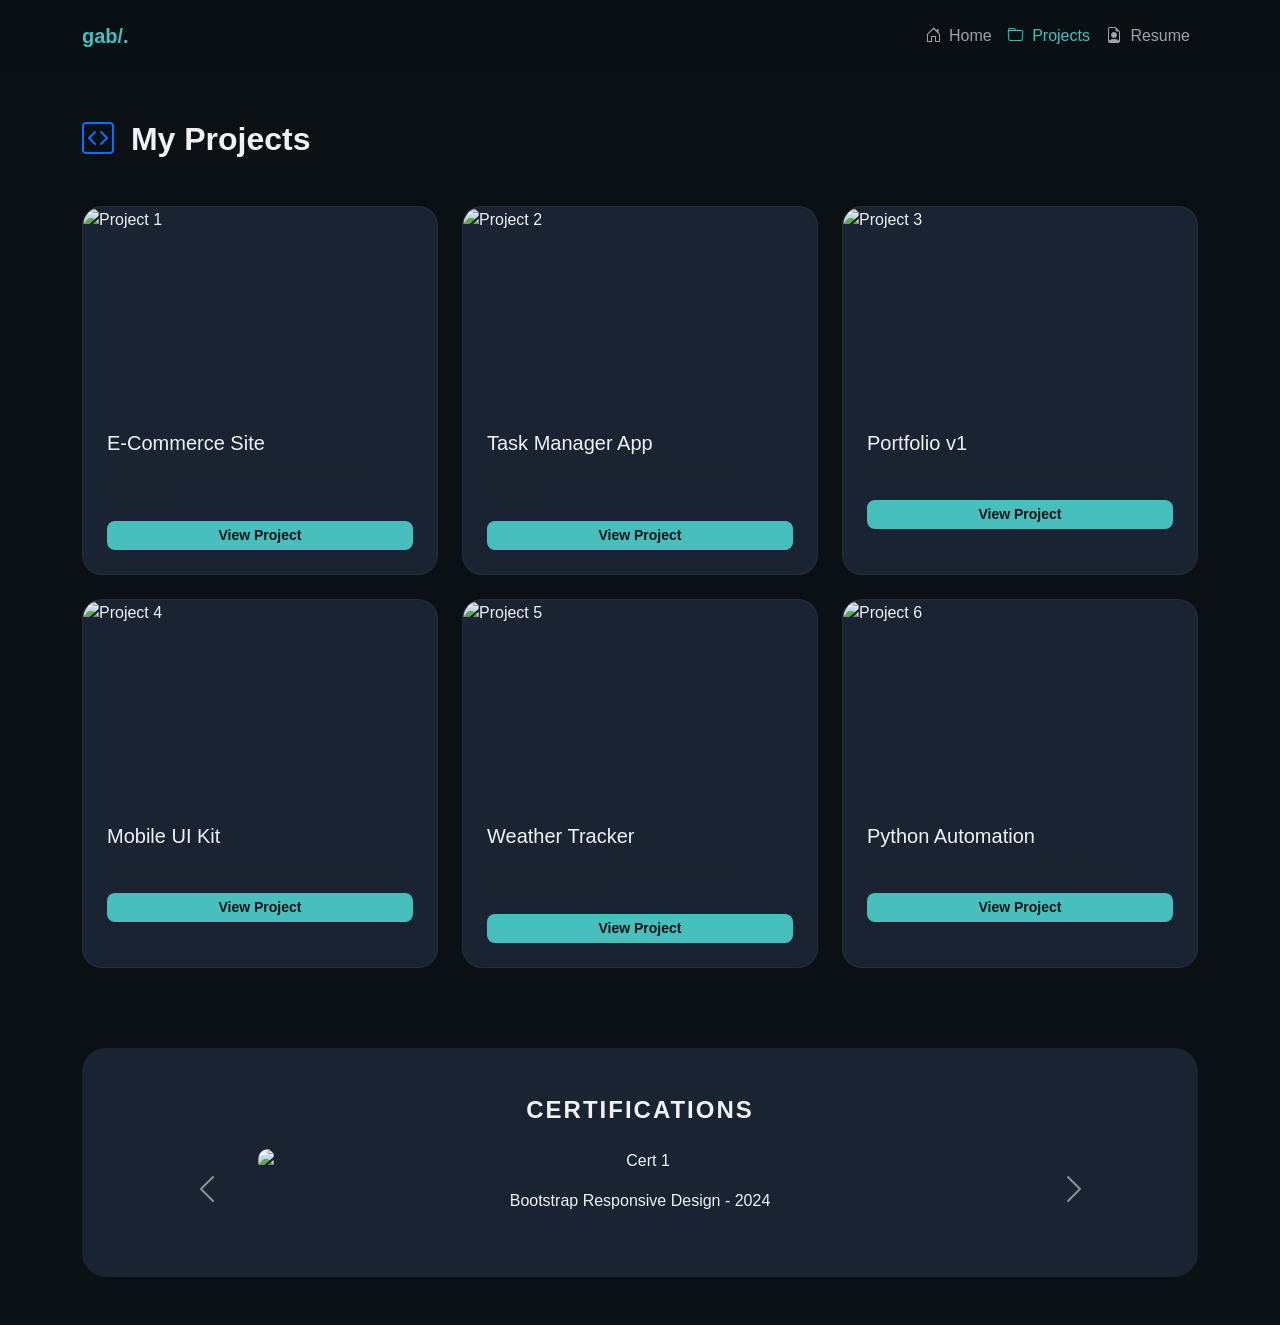
==== project.html @ bb220c7f "still need to clean up and add contents" ====
<!DOCTYPE html>
<html lang="en">
<head>
    <meta charset="UTF-8">
    <meta name="viewport" content="width=device-width, initial-scale=1.0">
    <title>Gabriel | Projects</title>
    <link href="https://cdn.jsdelivr.net/npm/bootstrap@5.3.0/dist/css/bootstrap.min.css" rel="stylesheet">
    <link rel="stylesheet" href="https://cdn.jsdelivr.net/npm/bootstrap-icons@1.11.1/font/bootstrap-icons.css">
    <style>
        :root {
            --bg-primary: #0B1015;           
            --card-bg: #1A2332;              
            --card-bg-hover: #243242;        
            --text-primary: #F0F2F5;         
            --text-muted: #9CA3AF;           
            --accent-primary: #47BFBD;       
        }

        body { background-color: var(--bg-primary); color: var(--text-primary); font-family: 'Segoe UI', sans-serif; }
        
        .navbar { background-color: rgba(11, 16, 21, 0.95); backdrop-filter: blur(10px); }
        .navbar-brand { font-weight: 800; color: var(--accent-primary) !important; }
        .nav-link { color: var(--text-muted) !important; }
        .nav-link.active { color: var(--accent-primary) !important; }

        /* Project Card Styling */
        .project-card {
            background-color: var(--card-bg);
            border-radius: 20px;
            overflow: hidden;
            border: 1px solid rgba(255,255,255,0.05);
            transition: 0.3s ease;
            height: 100%;
        }
        .project-card:hover {
            transform: translateY(-10px);
            background-color: var(--card-bg-hover);
        }
        
        /* Fixed aspect ratio for project images */
        .project-img-container {
            width: 100%;
            height: 200px;
            overflow: hidden;
        }
        .project-img-container img {
            width: 100%;
            height: 100%;
            object-fit: cover; /* Keeps image centered and fixed size */
        }

        .project-body { padding: 1.5rem; }
        .btn-view {
            background-color: var(--accent-primary);
            color: #0B1015;
            font-weight: 600;
            border-radius: 8px;
            border: none;
        }

        /* Carousel Styling */
        .cert-carousel {
            background-color: var(--card-bg);
            border-radius: 24px;
            padding: 3rem;
            margin-top: 5rem;
        }
        .carousel-item img {
            max-height: 400px;
            object-fit: contain;
            border-radius: 10px;
        }
    </style>
</head>
<body>

    <nav class="navbar navbar-expand-lg sticky-top navbar-dark py-3">
        <div class="container">
            <a class="navbar-brand" href="index.html">gab/.</a>
            <button class="navbar-toggler" type="button" data-bs-toggle="collapse" data-bs-target="#navbarNav">
                <span class="navbar-toggler-icon"></span>
            </button>
            <div class="collapse navbar-collapse justify-content-end" id="navbarNav">
                <ul class="navbar-nav">
                    <li class="nav-item"><a class="nav-link" href="index.html"><i class="bi bi-house-door me-1"></i> Home</a></li>
                    <li class="nav-item"><a class="nav-link active" href="project.html"><i class="bi bi-folder me-1"></i> Projects</a></li>
                    <li class="nav-item"><a class="nav-link" href="your-resume.pdf" download><i class="bi bi-file-earmark-person me-1"></i> Resume</a></li>
                </ul>
            </div>
        </div>
    </nav>

    <div class="container my-5">
        <h2 class="mb-5 fw-bold"><i class="bi bi-code-square me-2 text-primary"></i> My Projects</h2>
        
        <div class="row g-4">
            <!-- Loop this block for 6 projects -->
            <div class="col-md-4">
                <div class="project-card">
                    <div class="project-img-container">
                        <img src="https://images.unsplash.com/photo-1517694712202-14dd9538aa97" alt="Project 1">
                    </div>
                    <div class="project-body">
                        <h5>E-Commerce Site</h5>
                        <p class="small text-muted">A fully functional shop built with React and Bootstrap.</p>
                        <button class="btn btn-view btn-sm w-100">View Project</button>
                    </div>
                </div>
            </div>

            <div class="col-md-4">
                <div class="project-card">
                    <div class="project-img-container">
                        <img src="https://images.unsplash.com/photo-1555066931-4365d14bab8c" alt="Project 2">
                    </div>
                    <div class="project-body">
                        <h5>Task Manager App</h5>
                        <p class="small text-muted">A CRUD application for daily productivity tracking.</p>
                        <button class="btn btn-view btn-sm w-100">View Project</button>
                    </div>
                </div>
            </div>

            <div class="col-md-4">
                <div class="project-card">
                    <div class="project-img-container">
                        <img src="https://images.unsplash.com/photo-1460925895917-afdab827c52f" alt="Project 3">
                    </div>
                    <div class="project-body">
                        <h5>Portfolio v1</h5>
                        <p class="small text-muted">My very first portfolio website using HTML/CSS.</p>
                        <button class="btn btn-view btn-sm w-100">View Project</button>
                    </div>
                </div>
            </div>

            <!-- Row 2 -->
            <div class="col-md-4">
                <div class="project-card">
                    <div class="project-img-container">
                        <img src="https://images.unsplash.com/photo-1551650975-87deedd944c3" alt="Project 4">
                    </div>
                    <div class="project-body">
                        <h5>Mobile UI Kit</h5>
                        <p class="small text-muted">A collection of mobile app designs using Figma.</p>
                        <button class="btn btn-view btn-sm w-100">View Project</button>
                    </div>
                </div>
            </div>

            <div class="col-md-4">
                <div class="project-card">
                    <div class="project-img-container">
                        <img src="https://images.unsplash.com/photo-1498050108023-c5249f4df085" alt="Project 5">
                    </div>
                    <div class="project-body">
                        <h5>Weather Tracker</h5>
                        <p class="small text-muted">Real-time weather data fetching using OpenWeather API.</p>
                        <button class="btn btn-view btn-sm w-100">View Project</button>
                    </div>
                </div>
            </div>

            <div class="col-md-4">
                <div class="project-card">
                    <div class="project-img-container">
                        <img src="https://images.unsplash.com/photo-1526374965328-7f61d4dc18c5" alt="Project 6">
                    </div>
                    <div class="project-body">
                        <h5>Python Automation</h5>
                        <p class="small text-muted">Scripts to automate boring daily office tasks.</p>
                        <button class="btn btn-view btn-sm w-100">View Project</button>
                    </div>
                </div>
            </div>
        </div>

        <!-- Certification Carousel -->
        <div class="cert-carousel">
            <h4 class="text-center mb-4 fw-bold text-uppercase" style="letter-spacing: 2px;">Certifications</h4>
            <div id="certSlider" class="carousel slide" data-bs-ride="carousel">
                <div class="carousel-inner text-center">
                    <div class="carousel-item active">
                        <img src="https://via.placeholder.com/600x400?text=Bootstrap+Certification" class="d-block mx-auto w-75" alt="Cert 1">
                        <div class="mt-3"><p>Bootstrap Responsive Design - 2024</p></div>
                    </div>
                    <div class="carousel-item">
                        <img src="https://via.placeholder.com/600x400?text=JavaScript+Certification" class="d-block mx-auto w-75" alt="Cert 2">
                        <div class="mt-3"><p>Modern JavaScript ES6 - 2024</p></div>
                    </div>
                </div>
                <button class="carousel-control-prev" type="button" data-bs-target="#certSlider" data-bs-slide="prev">
                    <span class="carousel-control-prev-icon"></span>
                </button>
                <button class="carousel-control-next" type="button" data-bs-target="#certSlider" data-bs-slide="next">
                    <span class="carousel-control-next-icon"></span>
                </button>
            </div>
        </div>
    </div>

    <script src="https://cdn.jsdelivr.net/npm/bootstrap@5.3.0/dist/js/bootstrap.bundle.min.js"></script>
</body>
</html>
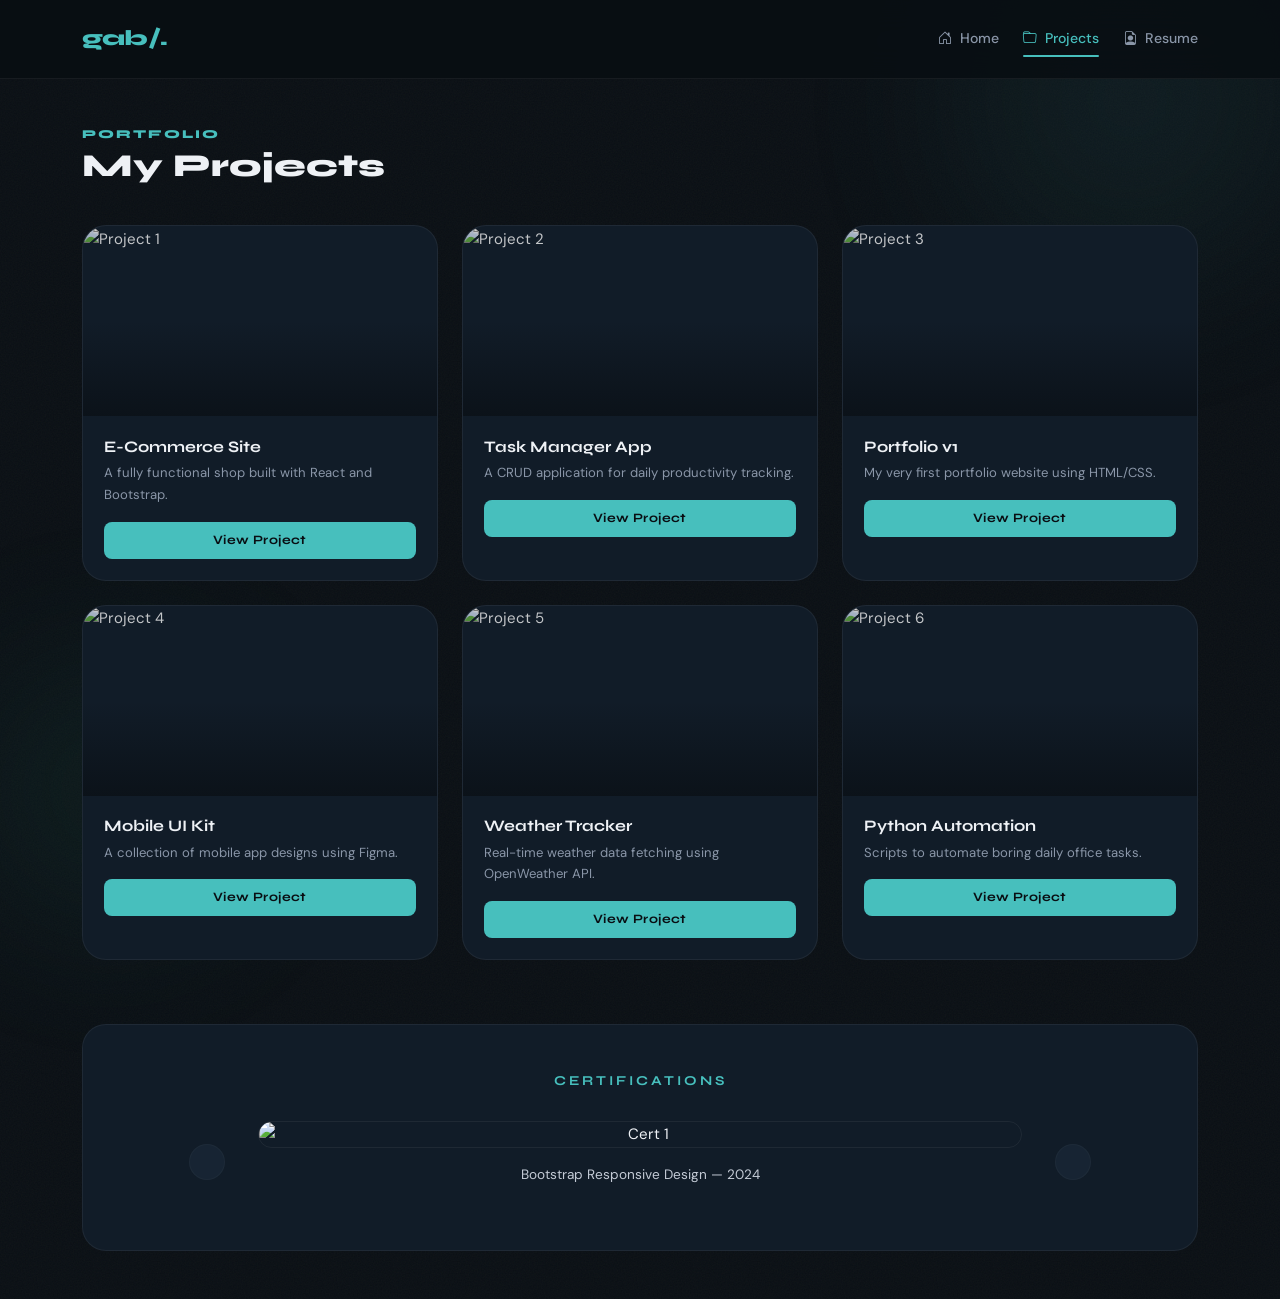
==== commit d39489c5: "not done" ====
--- a/project.html
+++ b/project.html
@@ -6,75 +6,16 @@
     <title>Gabriel | Projects</title>
     <link href="https://cdn.jsdelivr.net/npm/bootstrap@5.3.0/dist/css/bootstrap.min.css" rel="stylesheet">
     <link rel="stylesheet" href="https://cdn.jsdelivr.net/npm/bootstrap-icons@1.11.1/font/bootstrap-icons.css">
-    <style>
-        :root {
-            --bg-primary: #0B1015;           
-            --card-bg: #1A2332;              
-            --card-bg-hover: #243242;        
-            --text-primary: #F0F2F5;         
-            --text-muted: #9CA3AF;           
-            --accent-primary: #47BFBD;       
-        }
-
-        body { background-color: var(--bg-primary); color: var(--text-primary); font-family: 'Segoe UI', sans-serif; }
-        
-        .navbar { background-color: rgba(11, 16, 21, 0.95); backdrop-filter: blur(10px); }
-        .navbar-brand { font-weight: 800; color: var(--accent-primary) !important; }
-        .nav-link { color: var(--text-muted) !important; }
-        .nav-link.active { color: var(--accent-primary) !important; }
-
-        /* Project Card Styling */
-        .project-card {
-            background-color: var(--card-bg);
-            border-radius: 20px;
-            overflow: hidden;
-            border: 1px solid rgba(255,255,255,0.05);
-            transition: 0.3s ease;
-            height: 100%;
-        }
-        .project-card:hover {
-            transform: translateY(-10px);
-            background-color: var(--card-bg-hover);
-        }
-        
-        /* Fixed aspect ratio for project images */
-        .project-img-container {
-            width: 100%;
-            height: 200px;
-            overflow: hidden;
-        }
-        .project-img-container img {
-            width: 100%;
-            height: 100%;
-            object-fit: cover; /* Keeps image centered and fixed size */
-        }
-
-        .project-body { padding: 1.5rem; }
-        .btn-view {
-            background-color: var(--accent-primary);
-            color: #0B1015;
-            font-weight: 600;
-            border-radius: 8px;
-            border: none;
-        }
-
-        /* Carousel Styling */
-        .cert-carousel {
-            background-color: var(--card-bg);
-            border-radius: 24px;
-            padding: 3rem;
-            margin-top: 5rem;
-        }
-        .carousel-item img {
-            max-height: 400px;
-            object-fit: contain;
-            border-radius: 10px;
-        }
-    </style>
+    <link rel="stylesheet" href="style.css">
 </head>
 <body>
 
-    <nav class="navbar navbar-expand-lg sticky-top navbar-dark py-3">
+    <!-- Background atmosphere orbs -->
+    <div class="bg-orb bg-orb-1"></div>
+    <div class="bg-orb bg-orb-2"></div>
+
+    <!-- Navbar -->
+    <nav class="navbar navbar-expand-lg navbar-dark py-3">
         <div class="container">
             <a class="navbar-brand" href="index.html">gab/.</a>
             <button class="navbar-toggler" type="button" data-bs-toggle="collapse" data-bs-target="#navbarNav">
@@ -84,17 +25,19 @@
                 <ul class="navbar-nav">
                     <li class="nav-item"><a class="nav-link" href="index.html"><i class="bi bi-house-door me-1"></i> Home</a></li>
                     <li class="nav-item"><a class="nav-link active" href="project.html"><i class="bi bi-folder me-1"></i> Projects</a></li>
-                    <li class="nav-item"><a class="nav-link" href="your-resume.pdf" download><i class="bi bi-file-earmark-person me-1"></i> Resume</a></li>
+                    <li class="nav-item"><a class="nav-link" href="Resume.pdf" target="_blank" rel="noopener"><i class="bi bi-file-earmark-person me-1"></i> Resume</a></li>
                 </ul>
             </div>
         </div>
     </nav>
 
     <div class="container my-5">
-        <h2 class="mb-5 fw-bold"><i class="bi bi-code-square me-2 text-primary"></i> My Projects</h2>
-        
+        <h2 class="page-title">
+            <span class="text-accent" style="font-size:0.75rem;font-family:'Syne',sans-serif;letter-spacing:2px;text-transform:uppercase;display:block;margin-bottom:6px;">Portfolio</span>
+            My Projects
+        </h2>
+
         <div class="row g-4">
-            <!-- Loop this block for 6 projects -->
             <div class="col-md-4">
                 <div class="project-card">
                     <div class="project-img-container">
@@ -102,8 +45,8 @@
                     </div>
                     <div class="project-body">
                         <h5>E-Commerce Site</h5>
-                        <p class="small text-muted">A fully functional shop built with React and Bootstrap.</p>
-                        <button class="btn btn-view btn-sm w-100">View Project</button>
+                        <p>A fully functional shop built with React and Bootstrap.</p>
+                        <button class="btn-view">View Project</button>
                     </div>
                 </div>
             </div>
@@ -115,8 +58,8 @@
                     </div>
                     <div class="project-body">
                         <h5>Task Manager App</h5>
-                        <p class="small text-muted">A CRUD application for daily productivity tracking.</p>
-                        <button class="btn btn-view btn-sm w-100">View Project</button>
+                        <p>A CRUD application for daily productivity tracking.</p>
+                        <button class="btn-view">View Project</button>
                     </div>
                 </div>
             </div>
@@ -128,13 +71,12 @@
                     </div>
                     <div class="project-body">
                         <h5>Portfolio v1</h5>
-                        <p class="small text-muted">My very first portfolio website using HTML/CSS.</p>
-                        <button class="btn btn-view btn-sm w-100">View Project</button>
+                        <p>My very first portfolio website using HTML/CSS.</p>
+                        <button class="btn-view">View Project</button>
                     </div>
                 </div>
             </div>
 
-            <!-- Row 2 -->
             <div class="col-md-4">
                 <div class="project-card">
                     <div class="project-img-container">
@@ -142,8 +84,8 @@
                     </div>
                     <div class="project-body">
                         <h5>Mobile UI Kit</h5>
-                        <p class="small text-muted">A collection of mobile app designs using Figma.</p>
-                        <button class="btn btn-view btn-sm w-100">View Project</button>
+                        <p>A collection of mobile app designs using Figma.</p>
+                        <button class="btn-view">View Project</button>
                     </div>
                 </div>
             </div>
@@ -155,8 +97,8 @@
                     </div>
                     <div class="project-body">
                         <h5>Weather Tracker</h5>
-                        <p class="small text-muted">Real-time weather data fetching using OpenWeather API.</p>
-                        <button class="btn btn-view btn-sm w-100">View Project</button>
+                        <p>Real-time weather data fetching using OpenWeather API.</p>
+                        <button class="btn-view">View Project</button>
                     </div>
                 </div>
             </div>
@@ -168,8 +110,8 @@
                     </div>
                     <div class="project-body">
                         <h5>Python Automation</h5>
-                        <p class="small text-muted">Scripts to automate boring daily office tasks.</p>
-                        <button class="btn btn-view btn-sm w-100">View Project</button>
+                        <p>Scripts to automate boring daily office tasks.</p>
+                        <button class="btn-view">View Project</button>
                     </div>
                 </div>
             </div>
@@ -177,16 +119,16 @@
 
         <!-- Certification Carousel -->
         <div class="cert-carousel">
-            <h4 class="text-center mb-4 fw-bold text-uppercase" style="letter-spacing: 2px;">Certifications</h4>
+            <h4 class="text-center">Certifications</h4>
             <div id="certSlider" class="carousel slide" data-bs-ride="carousel">
                 <div class="carousel-inner text-center">
                     <div class="carousel-item active">
                         <img src="https://via.placeholder.com/600x400?text=Bootstrap+Certification" class="d-block mx-auto w-75" alt="Cert 1">
-                        <div class="mt-3"><p>Bootstrap Responsive Design - 2024</p></div>
+                        <div class="mt-3"><p>Bootstrap Responsive Design — 2024</p></div>
                     </div>
                     <div class="carousel-item">
                         <img src="https://via.placeholder.com/600x400?text=JavaScript+Certification" class="d-block mx-auto w-75" alt="Cert 2">
-                        <div class="mt-3"><p>Modern JavaScript ES6 - 2024</p></div>
+                        <div class="mt-3"><p>Modern JavaScript ES6 — 2024</p></div>
                     </div>
                 </div>
                 <button class="carousel-control-prev" type="button" data-bs-target="#certSlider" data-bs-slide="prev">
@@ -200,5 +142,15 @@
     </div>
 
     <script src="https://cdn.jsdelivr.net/npm/bootstrap@5.3.0/dist/js/bootstrap.bundle.min.js"></script>
+    <script>
+        // Subtle cursor accent dot
+        const dot = document.createElement('div');
+        dot.className = 'cursor-dot';
+        document.body.appendChild(dot);
+        document.addEventListener('mousemove', e => {
+            dot.style.left = e.clientX - 4 + 'px';
+            dot.style.top  = e.clientY - 4 + 'px';
+        });
+    </script>
 </body>
 </html>
--- a/style.css
+++ b/style.css
@@ -0,0 +1,510 @@
+/* ============================================================
+   Gabriel Portfolio — Unified Stylesheet
+   Accent palette: Teal (#47BFBD) + Green (#3ACCA4) only
+   ============================================================ */
+
+@import url('https://fonts.googleapis.com/css2?family=Syne:wght@400;600;700;800&family=DM+Sans:wght@300;400;500&display=swap');
+
+/* ── CSS Variables ────────────────────────────────────────── */
+:root {
+  --bg:           #090E13;
+  --bg-alt:       #0D1520;
+  --card:         #111C28;
+  --card-hover:   #172133;
+  --card-item:    #1E2D3E;
+  --border:       rgba(255,255,255,0.06);
+
+  --text:         #EEF1F5;
+  --text-sub:     #C4CBD6;
+  --text-muted:   #8A96A8;
+  --text-dim:     #546070;
+
+  --accent:       #47BFBD;
+  --accent-green: #3ACCA4;
+  --accent-glow:  rgba(71,191,189,0.15);
+
+  --radius-lg: 24px;
+  --radius-md: 14px;
+  --radius-sm: 8px;
+
+  --ease: cubic-bezier(0.22, 1, 0.36, 1);
+}
+
+/* ── Reset & Base ─────────────────────────────────────────── */
+*, *::before, *::after { box-sizing: border-box; margin: 0; padding: 0; }
+
+html { scroll-behavior: smooth; }
+
+body {
+  background-color: var(--bg);
+  color: var(--text);
+  font-family: 'DM Sans', sans-serif;
+  font-size: 15px;
+  line-height: 1.65;
+  min-height: 100vh;
+  /* subtle grain texture */
+  background-image: url("data:image/svg+xml,%3Csvg xmlns='http://www.w3.org/2000/svg' width='300' height='300'%3E%3Cfilter id='n'%3E%3CfeTurbulence type='fractalNoise' baseFrequency='0.75' numOctaves='4' stitchTiles='stitch'/%3E%3C/filter%3E%3Crect width='300' height='300' filter='url(%23n)' opacity='0.04'/%3E%3C/svg%3E");
+}
+
+h1, h2, h3, h4, h5, h6 {
+  font-family: 'Syne', sans-serif;
+  font-weight: 700;
+  color: var(--text);
+  line-height: 1.2;
+}
+
+p { color: var(--text-muted); font-size: 0.9rem; }
+
+a { text-decoration: none; }
+
+/* ── Scrollbar ────────────────────────────────────────────── */
+::-webkit-scrollbar { width: 6px; }
+::-webkit-scrollbar-track { background: var(--bg); }
+::-webkit-scrollbar-thumb { background: var(--card-item); border-radius: 99px; }
+::-webkit-scrollbar-thumb:hover { background: var(--accent); }
+
+/* ── Navbar ───────────────────────────────────────────────── */
+.navbar {
+  background: rgba(9, 14, 19, 0.88) !important;
+  backdrop-filter: blur(16px);
+  -webkit-backdrop-filter: blur(16px);
+  border-bottom: 1px solid var(--border);
+  padding-top: 0.85rem;
+  padding-bottom: 0.85rem;
+  position: sticky;
+  top: 0;
+  z-index: 100;
+}
+
+.navbar-brand {
+  font-family: 'Syne', sans-serif;
+  font-weight: 800;
+  font-size: 1.35rem;
+  color: var(--accent) !important;
+  letter-spacing: -0.5px;
+}
+
+.nav-link {
+  font-family: 'DM Sans', sans-serif;
+  font-weight: 500;
+  font-size: 0.88rem;
+  color: var(--text-muted) !important;
+  margin-left: 24px;
+  padding: 0.3rem 0 !important;
+  position: relative;
+  transition: color 0.25s var(--ease);
+}
+
+.nav-link::after {
+  content: '';
+  position: absolute;
+  bottom: -2px;
+  left: 0;
+  width: 0;
+  height: 2px;
+  background: var(--accent);
+  border-radius: 99px;
+  transition: width 0.3s var(--ease);
+}
+
+.nav-link:hover,
+.nav-link.active {
+  color: var(--accent) !important;
+}
+
+.nav-link:hover::after,
+.nav-link.active::after {
+  width: 100%;
+}
+
+/* ── Bento Card (index.html) ──────────────────────────────── */
+.bento-card {
+  background: var(--card);
+  border-radius: var(--radius-lg);
+  padding: 1.5rem;
+  height: 100%;
+  display: flex;
+  flex-direction: column;
+  border: 1px solid var(--border);
+  transition: transform 0.35s var(--ease), background 0.3s, box-shadow 0.3s;
+  color: inherit;
+  /* fade-in on load */
+  opacity: 0;
+  animation: fadeUp 0.55s var(--ease) forwards;
+}
+
+.bento-card:hover {
+  background: var(--card-hover);
+  transform: translateY(-6px);
+  box-shadow: 0 20px 50px rgba(0,0,0,0.35), 0 0 0 1px rgba(71,191,189,0.12);
+}
+
+/* stagger each column */
+.col-lg-3:nth-child(1) .bento-card { animation-delay: 0.05s; }
+.col-lg-3:nth-child(2) .bento-card { animation-delay: 0.12s; }
+.col-lg-3:nth-child(3) .bento-card { animation-delay: 0.19s; }
+.col-lg-3:nth-child(4) .bento-card { animation-delay: 0.26s; }
+
+/* Resume card special styles */
+.resume-link-card {
+  align-items: center;
+  justify-content: center;
+  text-align: center;
+  cursor: pointer;
+  background: linear-gradient(135deg, var(--card) 0%, #152030 100%);
+}
+
+.resume-link-card:hover {
+  background: linear-gradient(135deg, #172133 0%, #1a2b40 100%);
+}
+
+.resume-dl-icon {
+  width: 52px;
+  height: 52px;
+  border-radius: var(--radius-md);
+  background: var(--accent-glow);
+  border: 1px solid rgba(71,191,189,0.3);
+  display: flex;
+  align-items: center;
+  justify-content: center;
+  font-size: 1.4rem;
+  color: var(--accent);
+  margin: 0.75rem 0;
+  transition: transform 0.3s var(--ease), background 0.3s;
+}
+
+.resume-link-card:hover .resume-dl-icon {
+  transform: scale(1.1);
+  background: rgba(71,191,189,0.22);
+}
+
+/* ── Profile ──────────────────────────────────────────────── */
+.profile-img {
+  width: 110px;
+  height: 110px;
+  border-radius: 50%;
+  object-fit: cover;
+  border: 3px solid var(--card-item);
+  box-shadow: 0 0 0 1px var(--border), 0 0 24px rgba(71,191,189,0.1);
+  margin-bottom: 0.85rem;
+}
+
+.student-tag {
+  display: inline-block;
+  font-family: 'Syne', sans-serif;
+  font-size: 0.75rem;
+  font-weight: 700;
+  letter-spacing: 1.5px;
+  text-transform: uppercase;
+  color: var(--accent);
+  background: var(--accent-glow);
+  border: 1px solid rgba(71,191,189,0.25);
+  border-radius: 99px;
+  padding: 4px 14px;
+}
+
+/* ── Mini Project List ────────────────────────────────────── */
+.mini-project-list {
+  display: flex;
+  flex-direction: column;
+  gap: 8px;
+  margin-top: 12px;
+}
+
+.mini-project-item {
+  background: rgba(255,255,255,0.025);
+  border: 1px solid var(--border);
+  border-radius: var(--radius-md);
+  padding: 10px 14px;
+  display: flex;
+  align-items: center;
+  gap: 12px;
+  transition: background 0.2s, border-color 0.2s;
+}
+
+.mini-project-item:hover {
+  background: rgba(71,191,189,0.06);
+  border-color: rgba(71,191,189,0.2);
+}
+
+.mini-project-icon {
+  width: 34px;
+  height: 34px;
+  min-width: 34px;
+  background: var(--card-item);
+  border-radius: var(--radius-sm);
+  display: flex;
+  align-items: center;
+  justify-content: center;
+  color: var(--accent);
+  font-size: 0.95rem;
+}
+
+.mini-project-info h6 {
+  margin: 0 0 2px;
+  font-family: 'Syne', sans-serif;
+  font-size: 0.82rem;
+  color: var(--text);
+}
+
+.mini-project-info span {
+  font-size: 0.7rem;
+  color: var(--text-dim);
+}
+
+/* ── Education Items ──────────────────────────────────────── */
+.edu-item {
+  background: var(--card-item);
+  border-radius: var(--radius-md);
+  padding: 1rem 1.1rem;
+  margin-bottom: 0.85rem;
+  border: 1px solid var(--border);
+  border-left: 3px solid var(--accent);
+  transition: border-color 0.25s;
+}
+
+.edu-item:hover { border-left-color: var(--accent-green); }
+
+.edu-item h6 {
+  font-family: 'Syne', sans-serif;
+  font-size: 0.88rem;
+  color: var(--accent);
+  margin-bottom: 4px;
+}
+
+.edu-item p {
+  font-size: 0.8rem;
+  margin-bottom: 4px;
+  color: var(--text-sub);
+}
+
+.edu-date {
+  font-size: 0.72rem;
+  color: var(--text-dim);
+  font-family: 'DM Sans', sans-serif;
+}
+
+/* ── Social Icons ─────────────────────────────────────────── */
+.social-icon {
+  width: 44px;
+  height: 44px;
+  background: var(--card-item);
+  border: 1px solid var(--border);
+  border-radius: var(--radius-sm);
+  display: inline-flex;
+  align-items: center;
+  justify-content: center;
+  font-size: 1.2rem;
+  color: var(--text-muted);
+  margin: 0 5px;
+  transition: color 0.25s, background 0.25s, transform 0.25s var(--ease), border-color 0.25s;
+}
+
+.social-icon:hover {
+  color: var(--accent);
+  background: var(--accent-glow);
+  border-color: rgba(71,191,189,0.3);
+  transform: translateY(-3px);
+}
+
+/* ── Accent text helpers ──────────────────────────────────── */
+.text-accent { color: var(--accent) !important; }
+.text-green  { color: var(--accent-green) !important; }
+
+/* ── Projects Page ────────────────────────────────────────── */
+.page-title {
+  font-family: 'Syne', sans-serif;
+  font-size: 2rem;
+  font-weight: 800;
+  margin-bottom: 2.5rem;
+  opacity: 0;
+  animation: fadeUp 0.5s var(--ease) 0.05s forwards;
+}
+
+.project-card {
+  background: var(--card);
+  border-radius: var(--radius-lg);
+  overflow: hidden;
+  border: 1px solid var(--border);
+  transition: transform 0.35s var(--ease), box-shadow 0.35s, border-color 0.3s;
+  height: 100%;
+  /* staggered fade */
+  opacity: 0;
+  animation: fadeUp 0.55s var(--ease) forwards;
+}
+
+.col-md-4:nth-child(1) .project-card { animation-delay: 0.08s; }
+.col-md-4:nth-child(2) .project-card { animation-delay: 0.15s; }
+.col-md-4:nth-child(3) .project-card { animation-delay: 0.22s; }
+.col-md-4:nth-child(4) .project-card { animation-delay: 0.29s; }
+.col-md-4:nth-child(5) .project-card { animation-delay: 0.36s; }
+.col-md-4:nth-child(6) .project-card { animation-delay: 0.43s; }
+
+.project-card:hover {
+  transform: translateY(-8px);
+  box-shadow: 0 24px 60px rgba(0,0,0,0.4), 0 0 0 1px rgba(71,191,189,0.12);
+  border-color: rgba(71,191,189,0.15);
+}
+
+.project-img-container {
+  width: 100%;
+  height: 190px;
+  overflow: hidden;
+  position: relative;
+}
+
+.project-img-container::after {
+  content: '';
+  position: absolute;
+  inset: 0;
+  background: linear-gradient(to bottom, transparent 50%, rgba(9,14,19,0.7) 100%);
+}
+
+.project-img-container img {
+  width: 100%;
+  height: 100%;
+  object-fit: cover;
+  transition: transform 0.6s var(--ease);
+  filter: brightness(0.82) saturate(0.85);
+}
+
+.project-card:hover .project-img-container img {
+  transform: scale(1.06);
+  filter: brightness(0.92) saturate(1);
+}
+
+.project-body {
+  padding: 1.3rem;
+}
+
+.project-body h5 {
+  font-family: 'Syne', sans-serif;
+  font-size: 1rem;
+  margin-bottom: 6px;
+}
+
+.project-body p {
+  font-size: 0.82rem;
+  margin-bottom: 1rem;
+}
+
+.btn-view {
+  background: var(--accent);
+  color: #090E13;
+  font-family: 'Syne', sans-serif;
+  font-weight: 700;
+  font-size: 0.8rem;
+  letter-spacing: 0.4px;
+  border-radius: var(--radius-sm);
+  border: none;
+  padding: 8px 0;
+  width: 100%;
+  transition: background 0.25s, transform 0.2s var(--ease), box-shadow 0.25s;
+}
+
+.btn-view:hover {
+  background: var(--accent-green);
+  transform: translateY(-1px);
+  box-shadow: 0 6px 20px rgba(71,191,189,0.3);
+}
+
+/* ── Certification Carousel ───────────────────────────────── */
+.cert-carousel {
+  background: var(--card);
+  border-radius: var(--radius-lg);
+  padding: 3rem;
+  margin-top: 4rem;
+  border: 1px solid var(--border);
+}
+
+.cert-carousel h4 {
+  font-family: 'Syne', sans-serif;
+  font-size: 0.85rem;
+  letter-spacing: 3px;
+  text-transform: uppercase;
+  color: var(--accent);
+  margin-bottom: 2rem;
+}
+
+.carousel-item img {
+  max-height: 380px;
+  object-fit: contain;
+  border-radius: var(--radius-md);
+  border: 1px solid var(--border);
+}
+
+.carousel-item p {
+  color: var(--text-sub);
+  font-size: 0.85rem;
+  margin-top: 1rem;
+}
+
+.carousel-control-prev-icon,
+.carousel-control-next-icon {
+  filter: none;
+  background-image: none;
+  width: 36px;
+  height: 36px;
+  background: var(--card-item);
+  border-radius: 50%;
+  border: 1px solid var(--border);
+  display: flex;
+  align-items: center;
+  justify-content: center;
+}
+
+/* ── Keyframes ────────────────────────────────────────────── */
+@keyframes fadeUp {
+  from {
+    opacity: 0;
+    transform: translateY(18px);
+  }
+  to {
+    opacity: 1;
+    transform: translateY(0);
+  }
+}
+
+
+
+/* ── Floating teal orb (background atmosphere) ────────────── */
+.bg-orb {
+  position: fixed;
+  border-radius: 50%;
+  filter: blur(90px);
+  pointer-events: none;
+  z-index: 0;
+  opacity: 0.12;
+}
+
+.bg-orb-1 {
+  width: 500px;
+  height: 500px;
+  background: radial-gradient(circle, var(--accent) 0%, transparent 70%);
+  top: -150px;
+  right: -100px;
+  animation: orbFloat 12s ease-in-out infinite alternate;
+}
+
+.bg-orb-2 {
+  width: 380px;
+  height: 380px;
+  background: radial-gradient(circle, var(--accent-green) 0%, transparent 70%);
+  bottom: -80px;
+  left: -80px;
+  animation: orbFloat 16s ease-in-out infinite alternate-reverse;
+}
+
+@keyframes orbFloat {
+  from { transform: translate(0, 0) scale(1); }
+  to   { transform: translate(30px, 20px) scale(1.06); }
+}
+
+/* keep content above orbs */
+.navbar, .container { position: relative; z-index: 1; }
+
+/* ── Responsive tweaks ────────────────────────────────────── */
+@media (max-width: 991px) {
+  .nav-link { margin-left: 0; padding: 0.5rem 0 !important; }
+  .bento-card { min-height: unset; }
+}
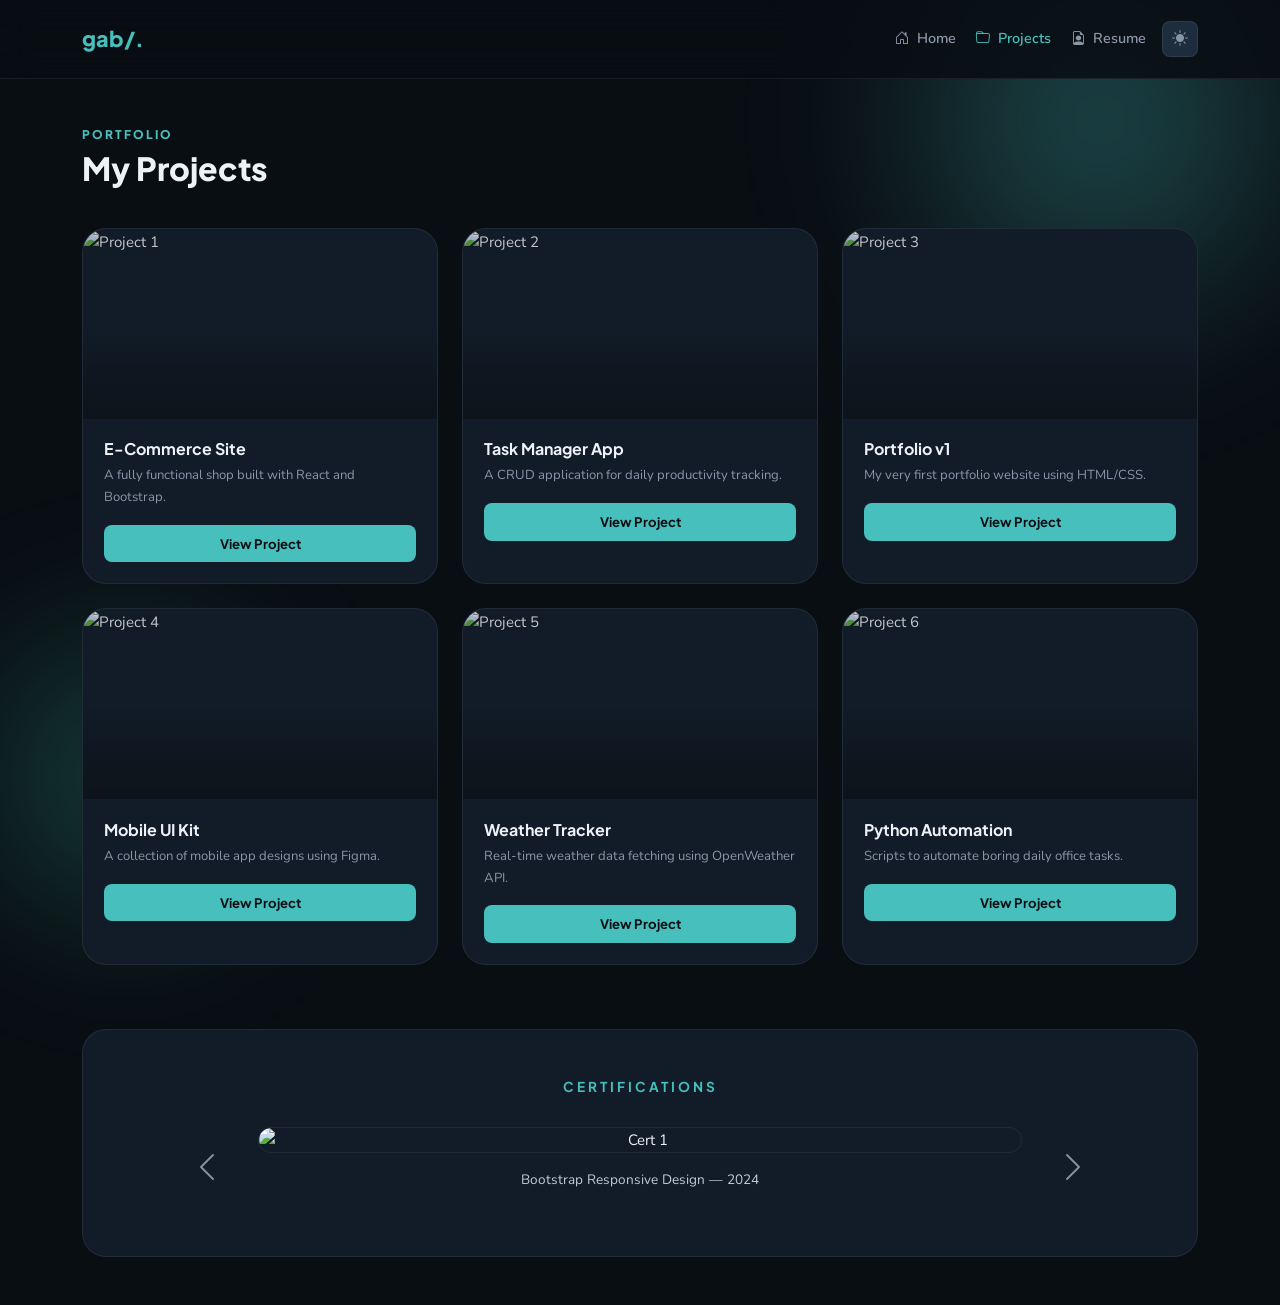
==== commit e7bb4198: "Need to add contents" ====
--- a/project.html
+++ b/project.html
@@ -21,19 +21,22 @@
             <button class="navbar-toggler" type="button" data-bs-toggle="collapse" data-bs-target="#navbarNav">
                 <span class="navbar-toggler-icon"></span>
             </button>
-            <div class="collapse navbar-collapse justify-content-end" id="navbarNav">
+            <div class="collapse navbar-collapse justify-content-end align-items-center" id="navbarNav">
                 <ul class="navbar-nav">
                     <li class="nav-item"><a class="nav-link" href="index.html"><i class="bi bi-house-door me-1"></i> Home</a></li>
                     <li class="nav-item"><a class="nav-link active" href="project.html"><i class="bi bi-folder me-1"></i> Projects</a></li>
                     <li class="nav-item"><a class="nav-link" href="Resume.pdf" target="_blank" rel="noopener"><i class="bi bi-file-earmark-person me-1"></i> Resume</a></li>
                 </ul>
+                <button class="theme-toggle" id="themeToggle" title="Toggle light/dark mode">
+                    <i class="bi bi-sun-fill" id="themeIcon"></i>
+                </button>
             </div>
         </div>
     </nav>
 
     <div class="container my-5">
         <h2 class="page-title">
-            <span class="text-accent" style="font-size:0.75rem;font-family:'Syne',sans-serif;letter-spacing:2px;text-transform:uppercase;display:block;margin-bottom:6px;">Portfolio</span>
+            <span class="text-accent" style="font-size:0.75rem;font-family:'Plus Jakarta Sans',sans-serif;letter-spacing:2px;text-transform:uppercase;display:block;margin-bottom:6px;">Portfolio</span>
             My Projects
         </h2>
 
@@ -143,13 +146,17 @@
 
     <script src="https://cdn.jsdelivr.net/npm/bootstrap@5.3.0/dist/js/bootstrap.bundle.min.js"></script>
     <script>
-        // Subtle cursor accent dot
-        const dot = document.createElement('div');
-        dot.className = 'cursor-dot';
-        document.body.appendChild(dot);
-        document.addEventListener('mousemove', e => {
-            dot.style.left = e.clientX - 4 + 'px';
-            dot.style.top  = e.clientY - 4 + 'px';
+        // Light/dark toggle
+        const toggle = document.getElementById('themeToggle');
+        const icon = document.getElementById('themeIcon');
+        const saved = localStorage.getItem('theme');
+        if (saved === 'light') { document.body.classList.add('light'); icon.className = 'bi bi-moon-fill'; }
+
+        toggle.addEventListener('click', () => {
+            document.body.classList.toggle('light');
+            const isLight = document.body.classList.contains('light');
+            icon.className = isLight ? 'bi bi-moon-fill' : 'bi bi-sun-fill';
+            localStorage.setItem('theme', isLight ? 'light' : 'dark');
         });
     </script>
 </body>
--- a/style.css
+++ b/style.css
@@ -1,18 +1,17 @@
 /* ============================================================
-   Gabriel Portfolio — Unified Stylesheet
-   Accent palette: Teal (#47BFBD) + Green (#3ACCA4) only
+   Gabriel Portfolio — Stylesheet
    ============================================================ */
 
-@import url('https://fonts.googleapis.com/css2?family=Syne:wght@400;600;700;800&family=DM+Sans:wght@300;400;500&display=swap');
-
-/* ── CSS Variables ────────────────────────────────────────── */
+@import url('https://fonts.googleapis.com/css2?family=Plus+Jakarta+Sans:wght@400;500;600;700;800&family=Nunito:wght@400;500;600;700&display=swap');
+
+/* ── Variables ─────────────────────────────────────────────── */
 :root {
   --bg:           #090E13;
   --bg-alt:       #0D1520;
   --card:         #111C28;
   --card-hover:   #172133;
   --card-item:    #1E2D3E;
-  --border:       rgba(255,255,255,0.06);
+  --border:       rgba(255,255,255,0.07);
 
   --text:         #EEF1F5;
   --text-sub:     #C4CBD6;
@@ -21,103 +20,150 @@
 
   --accent:       #47BFBD;
   --accent-green: #3ACCA4;
-  --accent-glow:  rgba(71,191,189,0.15);
+  --accent-glow:  rgba(71,191,189,0.18);
 
   --radius-lg: 24px;
   --radius-md: 14px;
   --radius-sm: 8px;
-
   --ease: cubic-bezier(0.22, 1, 0.36, 1);
+}
+
+/* Light mode */
+body.light {
+  --bg:         #F0F4F8;
+  --bg-alt:     #E4ECF4;
+  --card:       #FFFFFF;
+  --card-hover: #F5F9FF;
+  --card-item:  #E8F0F9;
+  --border:     rgba(0,0,0,0.08);
+  --text:       #1A2535;
+  --text-sub:   #3A4D63;
+  --text-muted: #607080;
+  --text-dim:   #9AAABB;
 }
 
 /* ── Reset & Base ─────────────────────────────────────────── */
 *, *::before, *::after { box-sizing: border-box; margin: 0; padding: 0; }
-
 html { scroll-behavior: smooth; }
 
 body {
   background-color: var(--bg);
   color: var(--text);
-  font-family: 'DM Sans', sans-serif;
+  font-family: 'Nunito', sans-serif;
   font-size: 15px;
   line-height: 1.65;
   min-height: 100vh;
-  /* subtle grain texture */
-  background-image: url("data:image/svg+xml,%3Csvg xmlns='http://www.w3.org/2000/svg' width='300' height='300'%3E%3Cfilter id='n'%3E%3CfeTurbulence type='fractalNoise' baseFrequency='0.75' numOctaves='4' stitchTiles='stitch'/%3E%3C/filter%3E%3Crect width='300' height='300' filter='url(%23n)' opacity='0.04'/%3E%3C/svg%3E");
+  transition: background-color 0.3s, color 0.3s;
 }
 
 h1, h2, h3, h4, h5, h6 {
-  font-family: 'Syne', sans-serif;
+  font-family: 'Plus Jakarta Sans', sans-serif;
   font-weight: 700;
   color: var(--text);
-  line-height: 1.2;
+  line-height: 1.25;
 }
 
 p { color: var(--text-muted); font-size: 0.9rem; }
-
 a { text-decoration: none; }
 
-/* ── Scrollbar ────────────────────────────────────────────── */
+/* ── Scrollbar ─────────────────────────────────────────────── */
 ::-webkit-scrollbar { width: 6px; }
 ::-webkit-scrollbar-track { background: var(--bg); }
 ::-webkit-scrollbar-thumb { background: var(--card-item); border-radius: 99px; }
 ::-webkit-scrollbar-thumb:hover { background: var(--accent); }
 
-/* ── Navbar ───────────────────────────────────────────────── */
+/* ── Background Orbs ───────────────────────────────────────── */
+.bg-orb {
+  position: fixed;
+  border-radius: 50%;
+  pointer-events: none;
+  z-index: 0;
+}
+
+.bg-orb-1 {
+  width: 600px;
+  height: 600px;
+  top: -180px;
+  right: -120px;
+  background: radial-gradient(circle, rgba(71,191,189,0.35) 0%, transparent 65%);
+  filter: blur(60px);
+  animation: orbFloat 12s ease-in-out infinite alternate;
+}
+
+.bg-orb-2 {
+  width: 450px;
+  height: 450px;
+  bottom: -100px;
+  left: -100px;
+  background: radial-gradient(circle, rgba(58,204,164,0.28) 0%, transparent 65%);
+  filter: blur(60px);
+  animation: orbFloat 16s ease-in-out infinite alternate-reverse;
+}
+
+@keyframes orbFloat {
+  from { transform: translate(0, 0) scale(1); }
+  to   { transform: translate(35px, 25px) scale(1.08); }
+}
+
+.navbar, .container { position: relative; z-index: 1; }
+
+/* ── Navbar ─────────────────────────────────────────────────── */
 .navbar {
-  background: rgba(9, 14, 19, 0.88) !important;
-  backdrop-filter: blur(16px);
-  -webkit-backdrop-filter: blur(16px);
+  background: rgba(9,14,19,0.85) !important;
+  backdrop-filter: blur(18px);
   border-bottom: 1px solid var(--border);
-  padding-top: 0.85rem;
-  padding-bottom: 0.85rem;
   position: sticky;
   top: 0;
   z-index: 100;
 }
 
+body.light .navbar {
+  background: rgba(240,244,248,0.88) !important;
+}
+
 .navbar-brand {
-  font-family: 'Syne', sans-serif;
+  font-family: 'Plus Jakarta Sans', sans-serif;
   font-weight: 800;
   font-size: 1.35rem;
   color: var(--accent) !important;
-  letter-spacing: -0.5px;
 }
 
 .nav-link {
-  font-family: 'DM Sans', sans-serif;
-  font-weight: 500;
-  font-size: 0.88rem;
+  font-family: 'Nunito', sans-serif;
+  font-weight: 600;
+  font-size: 0.9rem;
   color: var(--text-muted) !important;
-  margin-left: 24px;
+  margin-left: 20px;
   padding: 0.3rem 0 !important;
-  position: relative;
-  transition: color 0.25s var(--ease);
-}
-
-.nav-link::after {
-  content: '';
-  position: absolute;
-  bottom: -2px;
-  left: 0;
-  width: 0;
-  height: 2px;
-  background: var(--accent);
-  border-radius: 99px;
-  transition: width 0.3s var(--ease);
-}
-
-.nav-link:hover,
-.nav-link.active {
-  color: var(--accent) !important;
-}
-
-.nav-link:hover::after,
-.nav-link.active::after {
-  width: 100%;
-}
-
-/* ── Bento Card (index.html) ──────────────────────────────── */
+  transition: color 0.2s;
+}
+
+.nav-link:hover, .nav-link.active { color: var(--accent) !important; }
+
+/* Theme toggle button */
+.theme-toggle {
+  background: var(--card-item);
+  border: 1px solid var(--border);
+  color: var(--text-muted);
+  border-radius: var(--radius-sm);
+  width: 36px;
+  height: 36px;
+  display: flex;
+  align-items: center;
+  justify-content: center;
+  font-size: 1rem;
+  cursor: pointer;
+  margin-left: 16px;
+  transition: color 0.2s, background 0.2s, border-color 0.2s;
+  flex-shrink: 0;
+}
+
+.theme-toggle:hover {
+  color: var(--accent);
+  border-color: rgba(71,191,189,0.3);
+}
+
+/* ── Bento Card ─────────────────────────────────────────────── */
 .bento-card {
   background: var(--card);
   border-radius: var(--radius-lg);
@@ -128,7 +174,6 @@
   border: 1px solid var(--border);
   transition: transform 0.35s var(--ease), background 0.3s, box-shadow 0.3s;
   color: inherit;
-  /* fade-in on load */
   opacity: 0;
   animation: fadeUp 0.55s var(--ease) forwards;
 }
@@ -136,16 +181,15 @@
 .bento-card:hover {
   background: var(--card-hover);
   transform: translateY(-6px);
-  box-shadow: 0 20px 50px rgba(0,0,0,0.35), 0 0 0 1px rgba(71,191,189,0.12);
-}
-
-/* stagger each column */
+  box-shadow: 0 20px 50px rgba(0,0,0,0.3), 0 0 0 1px rgba(71,191,189,0.12);
+}
+
 .col-lg-3:nth-child(1) .bento-card { animation-delay: 0.05s; }
 .col-lg-3:nth-child(2) .bento-card { animation-delay: 0.12s; }
 .col-lg-3:nth-child(3) .bento-card { animation-delay: 0.19s; }
 .col-lg-3:nth-child(4) .bento-card { animation-delay: 0.26s; }
 
-/* Resume card special styles */
+/* Resume card */
 .resume-link-card {
   align-items: center;
   justify-content: center;
@@ -154,9 +198,7 @@
   background: linear-gradient(135deg, var(--card) 0%, #152030 100%);
 }
 
-.resume-link-card:hover {
-  background: linear-gradient(135deg, #172133 0%, #1a2b40 100%);
-}
+body.light .resume-link-card { background: linear-gradient(135deg, #fff 0%, #e8f4f4 100%); }
 
 .resume-dl-icon {
   width: 52px;
@@ -175,24 +217,24 @@
 
 .resume-link-card:hover .resume-dl-icon {
   transform: scale(1.1);
-  background: rgba(71,191,189,0.22);
-}
-
-/* ── Profile ──────────────────────────────────────────────── */
+  background: rgba(71,191,189,0.25);
+}
+
+/* ── Profile ─────────────────────────────────────────────────── */
 .profile-img {
   width: 110px;
   height: 110px;
   border-radius: 50%;
   object-fit: cover;
   border: 3px solid var(--card-item);
-  box-shadow: 0 0 0 1px var(--border), 0 0 24px rgba(71,191,189,0.1);
+  box-shadow: 0 0 0 1px var(--border), 0 0 28px rgba(71,191,189,0.12);
   margin-bottom: 0.85rem;
 }
 
 .student-tag {
   display: inline-block;
-  font-family: 'Syne', sans-serif;
-  font-size: 0.75rem;
+  font-family: 'Plus Jakarta Sans', sans-serif;
+  font-size: 0.72rem;
   font-weight: 700;
   letter-spacing: 1.5px;
   text-transform: uppercase;
@@ -203,13 +245,30 @@
   padding: 4px 14px;
 }
 
-/* ── Mini Project List ────────────────────────────────────── */
-.mini-project-list {
-  display: flex;
-  flex-direction: column;
-  gap: 8px;
-  margin-top: 12px;
-}
+/* ── Social Icons (inline, compact) ─────────────────────────── */
+.social-icon {
+  font-size: 1.4rem;
+  color: var(--text-muted);
+  margin: 0 8px;
+  transition: color 0.2s, transform 0.2s var(--ease);
+  display: inline-flex;
+  align-items: center;
+}
+
+.social-icon:hover {
+  color: var(--accent);
+  transform: translateY(-2px);
+}
+
+/* Compact social card — auto-height, no grow */
+.social-card {
+  flex-grow: 0 !important;
+  height: auto !important;
+  padding: 1rem 1.5rem !important;
+}
+
+/* ── Mini Project List ───────────────────────────────────────── */
+.mini-project-list { display: flex; flex-direction: column; gap: 8px; margin-top: 12px; }
 
 .mini-project-item {
   background: rgba(255,255,255,0.025);
@@ -228,31 +287,24 @@
 }
 
 .mini-project-icon {
-  width: 34px;
-  height: 34px;
-  min-width: 34px;
+  width: 34px; height: 34px; min-width: 34px;
   background: var(--card-item);
   border-radius: var(--radius-sm);
-  display: flex;
-  align-items: center;
-  justify-content: center;
+  display: flex; align-items: center; justify-content: center;
   color: var(--accent);
   font-size: 0.95rem;
 }
 
 .mini-project-info h6 {
   margin: 0 0 2px;
-  font-family: 'Syne', sans-serif;
+  font-family: 'Plus Jakarta Sans', sans-serif;
   font-size: 0.82rem;
   color: var(--text);
 }
 
-.mini-project-info span {
-  font-size: 0.7rem;
-  color: var(--text-dim);
-}
-
-/* ── Education Items ──────────────────────────────────────── */
+.mini-project-info span { font-size: 0.7rem; color: var(--text-dim); }
+
+/* ── Education ───────────────────────────────────────────────── */
 .edu-item {
   background: var(--card-item);
   border-radius: var(--radius-md);
@@ -263,57 +315,25 @@
   transition: border-color 0.25s;
 }
 
+.edu-item:last-child { margin-bottom: 0; }
 .edu-item:hover { border-left-color: var(--accent-green); }
 
 .edu-item h6 {
-  font-family: 'Syne', sans-serif;
+  font-family: 'Plus Jakarta Sans', sans-serif;
   font-size: 0.88rem;
   color: var(--accent);
   margin-bottom: 4px;
 }
 
-.edu-item p {
-  font-size: 0.8rem;
-  margin-bottom: 4px;
-  color: var(--text-sub);
-}
-
-.edu-date {
-  font-size: 0.72rem;
-  color: var(--text-dim);
-  font-family: 'DM Sans', sans-serif;
-}
-
-/* ── Social Icons ─────────────────────────────────────────── */
-.social-icon {
-  width: 44px;
-  height: 44px;
-  background: var(--card-item);
-  border: 1px solid var(--border);
-  border-radius: var(--radius-sm);
-  display: inline-flex;
-  align-items: center;
-  justify-content: center;
-  font-size: 1.2rem;
-  color: var(--text-muted);
-  margin: 0 5px;
-  transition: color 0.25s, background 0.25s, transform 0.25s var(--ease), border-color 0.25s;
-}
-
-.social-icon:hover {
-  color: var(--accent);
-  background: var(--accent-glow);
-  border-color: rgba(71,191,189,0.3);
-  transform: translateY(-3px);
-}
-
-/* ── Accent text helpers ──────────────────────────────────── */
+.edu-item p { font-size: 0.8rem; margin-bottom: 4px; color: var(--text-sub); }
+.edu-date { font-size: 0.72rem; color: var(--text-dim); }
+
+/* ── Accent helpers ──────────────────────────────────────────── */
 .text-accent { color: var(--accent) !important; }
-.text-green  { color: var(--accent-green) !important; }
-
-/* ── Projects Page ────────────────────────────────────────── */
+
+/* ── Projects Page ───────────────────────────────────────────── */
 .page-title {
-  font-family: 'Syne', sans-serif;
+  font-family: 'Plus Jakarta Sans', sans-serif;
   font-size: 2rem;
   font-weight: 800;
   margin-bottom: 2.5rem;
@@ -326,11 +346,10 @@
   border-radius: var(--radius-lg);
   overflow: hidden;
   border: 1px solid var(--border);
-  transition: transform 0.35s var(--ease), box-shadow 0.35s, border-color 0.3s;
   height: 100%;
-  /* staggered fade */
   opacity: 0;
   animation: fadeUp 0.55s var(--ease) forwards;
+  transition: transform 0.35s var(--ease), box-shadow 0.35s, border-color 0.3s;
 }
 
 .col-md-4:nth-child(1) .project-card { animation-delay: 0.08s; }
@@ -342,30 +361,25 @@
 
 .project-card:hover {
   transform: translateY(-8px);
-  box-shadow: 0 24px 60px rgba(0,0,0,0.4), 0 0 0 1px rgba(71,191,189,0.12);
+  box-shadow: 0 24px 60px rgba(0,0,0,0.35), 0 0 0 1px rgba(71,191,189,0.12);
   border-color: rgba(71,191,189,0.15);
 }
 
 .project-img-container {
-  width: 100%;
-  height: 190px;
-  overflow: hidden;
-  position: relative;
+  width: 100%; height: 190px; overflow: hidden; position: relative;
 }
 
 .project-img-container::after {
   content: '';
-  position: absolute;
-  inset: 0;
-  background: linear-gradient(to bottom, transparent 50%, rgba(9,14,19,0.7) 100%);
+  position: absolute; inset: 0;
+  background: linear-gradient(to bottom, transparent 50%, rgba(9,14,19,0.65) 100%);
 }
 
 .project-img-container img {
-  width: 100%;
-  height: 100%;
+  width: 100%; height: 100%;
   object-fit: cover;
-  transition: transform 0.6s var(--ease);
   filter: brightness(0.82) saturate(0.85);
+  transition: transform 0.6s var(--ease), filter 0.4s;
 }
 
 .project-card:hover .project-img-container img {
@@ -373,28 +387,22 @@
   filter: brightness(0.92) saturate(1);
 }
 
-.project-body {
-  padding: 1.3rem;
-}
+.project-body { padding: 1.3rem; }
 
 .project-body h5 {
-  font-family: 'Syne', sans-serif;
+  font-family: 'Plus Jakarta Sans', sans-serif;
   font-size: 1rem;
   margin-bottom: 6px;
 }
 
-.project-body p {
-  font-size: 0.82rem;
-  margin-bottom: 1rem;
-}
+.project-body p { font-size: 0.82rem; margin-bottom: 1rem; }
 
 .btn-view {
   background: var(--accent);
   color: #090E13;
-  font-family: 'Syne', sans-serif;
+  font-family: 'Plus Jakarta Sans', sans-serif;
   font-weight: 700;
-  font-size: 0.8rem;
-  letter-spacing: 0.4px;
+  font-size: 0.82rem;
   border-radius: var(--radius-sm);
   border: none;
   padding: 8px 0;
@@ -408,7 +416,7 @@
   box-shadow: 0 6px 20px rgba(71,191,189,0.3);
 }
 
-/* ── Certification Carousel ───────────────────────────────── */
+/* ── Certifications ──────────────────────────────────────────── */
 .cert-carousel {
   background: var(--card);
   border-radius: var(--radius-lg);
@@ -418,7 +426,7 @@
 }
 
 .cert-carousel h4 {
-  font-family: 'Syne', sans-serif;
+  font-family: 'Plus Jakarta Sans', sans-serif;
   font-size: 0.85rem;
   letter-spacing: 3px;
   text-transform: uppercase;
@@ -433,78 +441,17 @@
   border: 1px solid var(--border);
 }
 
-.carousel-item p {
-  color: var(--text-sub);
-  font-size: 0.85rem;
-  margin-top: 1rem;
-}
-
-.carousel-control-prev-icon,
-.carousel-control-next-icon {
-  filter: none;
-  background-image: none;
-  width: 36px;
-  height: 36px;
-  background: var(--card-item);
-  border-radius: 50%;
-  border: 1px solid var(--border);
-  display: flex;
-  align-items: center;
-  justify-content: center;
-}
-
-/* ── Keyframes ────────────────────────────────────────────── */
+.carousel-item p { color: var(--text-sub); font-size: 0.85rem; margin-top: 1rem; }
+
+/* ── Keyframes ───────────────────────────────────────────────── */
 @keyframes fadeUp {
-  from {
-    opacity: 0;
-    transform: translateY(18px);
-  }
-  to {
-    opacity: 1;
-    transform: translateY(0);
-  }
-}
-
-
-
-/* ── Floating teal orb (background atmosphere) ────────────── */
-.bg-orb {
-  position: fixed;
-  border-radius: 50%;
-  filter: blur(90px);
-  pointer-events: none;
-  z-index: 0;
-  opacity: 0.12;
-}
-
-.bg-orb-1 {
-  width: 500px;
-  height: 500px;
-  background: radial-gradient(circle, var(--accent) 0%, transparent 70%);
-  top: -150px;
-  right: -100px;
-  animation: orbFloat 12s ease-in-out infinite alternate;
-}
-
-.bg-orb-2 {
-  width: 380px;
-  height: 380px;
-  background: radial-gradient(circle, var(--accent-green) 0%, transparent 70%);
-  bottom: -80px;
-  left: -80px;
-  animation: orbFloat 16s ease-in-out infinite alternate-reverse;
-}
-
-@keyframes orbFloat {
-  from { transform: translate(0, 0) scale(1); }
-  to   { transform: translate(30px, 20px) scale(1.06); }
-}
-
-/* keep content above orbs */
-.navbar, .container { position: relative; z-index: 1; }
-
-/* ── Responsive tweaks ────────────────────────────────────── */
+  from { opacity: 0; transform: translateY(18px); }
+  to   { opacity: 1; transform: translateY(0); }
+}
+
+/* ── Responsive ──────────────────────────────────────────────── */
 @media (max-width: 991px) {
   .nav-link { margin-left: 0; padding: 0.5rem 0 !important; }
   .bento-card { min-height: unset; }
+  .theme-toggle { margin-left: 0; margin-top: 8px; }
 }
